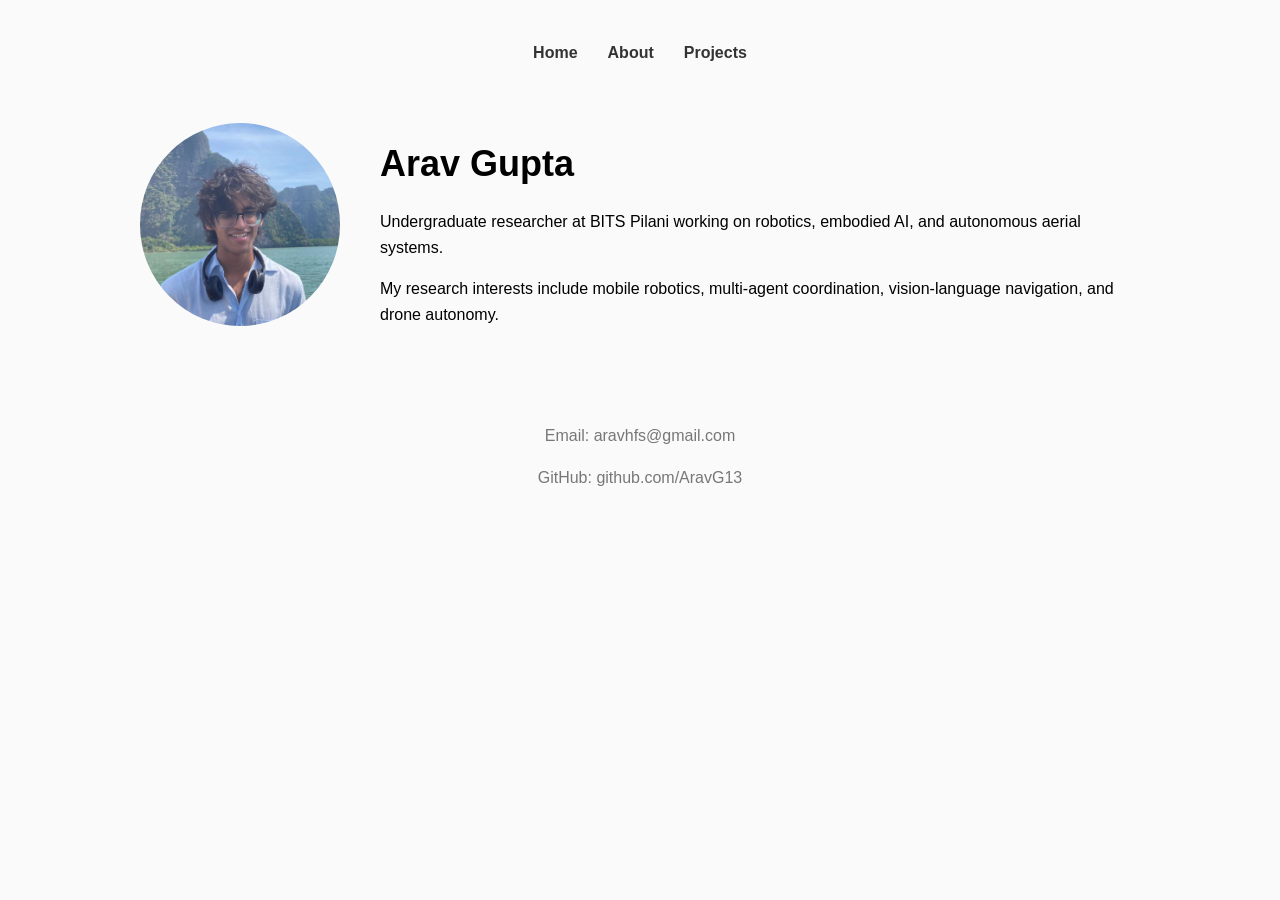
==== index.html @ b3b63796 "v0.6" ====
<!DOCTYPE html>
<html>

<head>
<title>Arav Gupta</title>
<link rel="stylesheet" href="style.css">
</head>

<body>

<nav>
<a href="index.html">Home</a>
<a href="about.html">About</a>
<a href="projects.html">Projects</a>
</nav>

<section class="intro">

<img src="assets/me.jpeg" class="profile">

<div>
<h1>Arav Gupta</h1>

<p>
Undergraduate researcher at BITS Pilani working on robotics, embodied AI,
and autonomous aerial systems.
</p>

<p>
My research interests include mobile robotics, multi-agent coordination,
vision-language navigation, and drone autonomy.
</p>

</div>

</section>



<footer>
<p>Email: aravhfs@gmail.com</p>
<p>GitHub: github.com/AravG13</p>
</footer>

</body>

</html>
---- style.css ----
body{
font-family: Arial, Helvetica, sans-serif;
max-width: 1000px;
margin:auto;
padding:40px;
line-height:1.6;
background:#fafafa;
}

nav{
display:flex;
justify-content:center;
gap:30px;
margin-bottom:40px;
}

nav a{
text-decoration:none;
font-weight:bold;
color:#333;
}

nav a:hover{
color:#0077cc;
}

.intro{
display:flex;
align-items:center;
gap:40px;
margin-bottom:50px;
}

.profile{
width:200px;
border-radius:50%;
}

h1{
font-size:36px;
margin-bottom:5px;
}

h2{
margin-top:50px;
border-bottom:2px solid #ddd;
padding-bottom:5px;
}

.projects-grid{
display:grid;
grid-template-columns:repeat(auto-fit,minmax(260px,1fr));
gap:25px;
margin-top:20px;
}

.project-card{
background:white;
border-radius:10px;
box-shadow:0 2px 6px rgba(0,0,0,0.1);
padding:15px;
transition:transform 0.2s;
}

.project-card:hover{
transform:translateY(-5px);
}

.project-card img{
width:100%;
height:160px;
object-fit:cover;
border-radius:8px;
margin-bottom:10px;
}

footer{
margin-top:80px;
text-align:center;
color:#777;
}
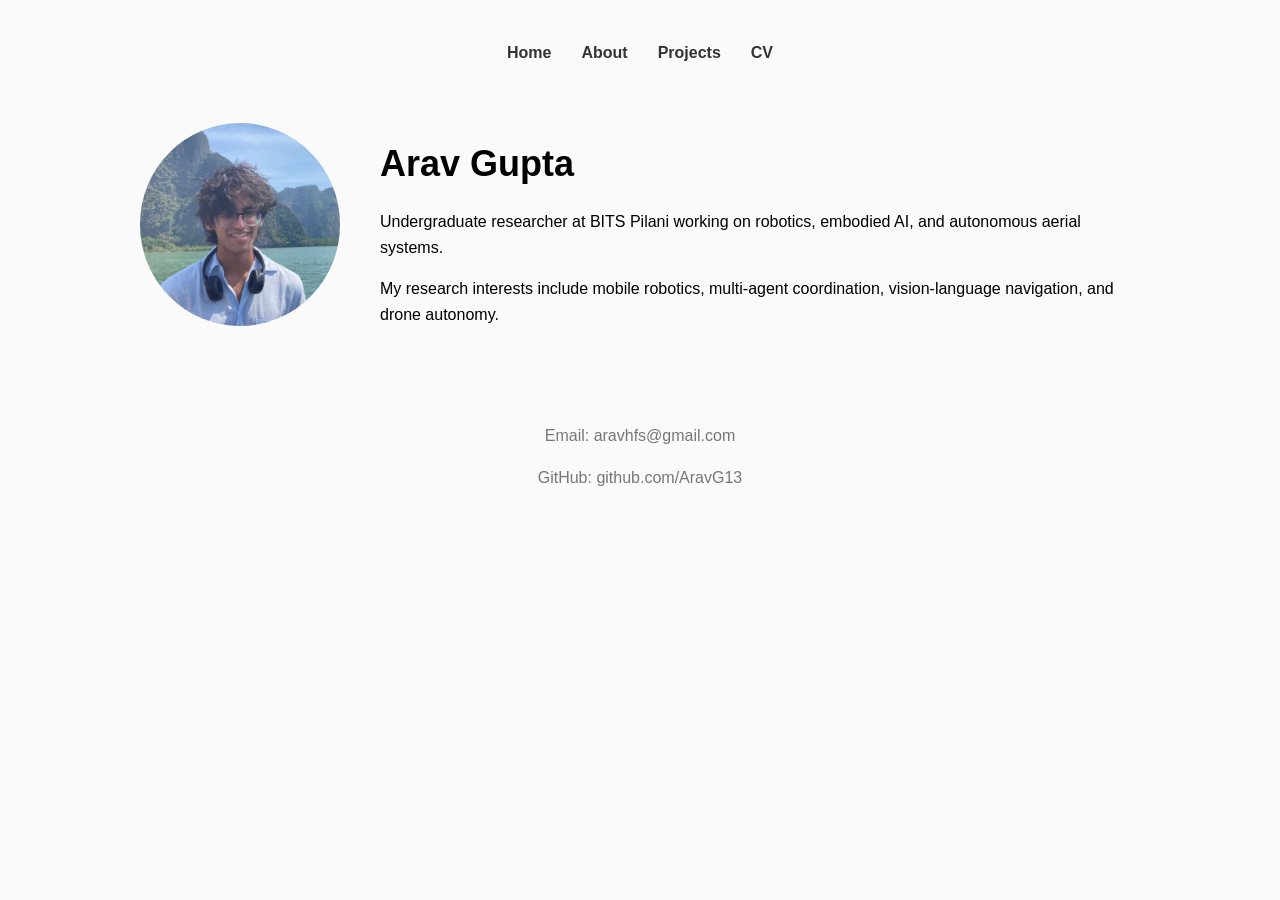
==== commit e13054ce: "v0.7" ====
--- a/index.html
+++ b/index.html
@@ -12,6 +12,7 @@
 <a href="index.html">Home</a>
 <a href="about.html">About</a>
 <a href="projects.html">Projects</a>
+<a href="cv.html">CV</a>
 </nav>
 
 <section class="intro">
--- a/style.css
+++ b/style.css
@@ -52,6 +52,7 @@
 grid-template-columns:repeat(auto-fit,minmax(260px,1fr));
 gap:25px;
 margin-top:20px;
+margin-bottom:40px;
 }
 
 .project-card{
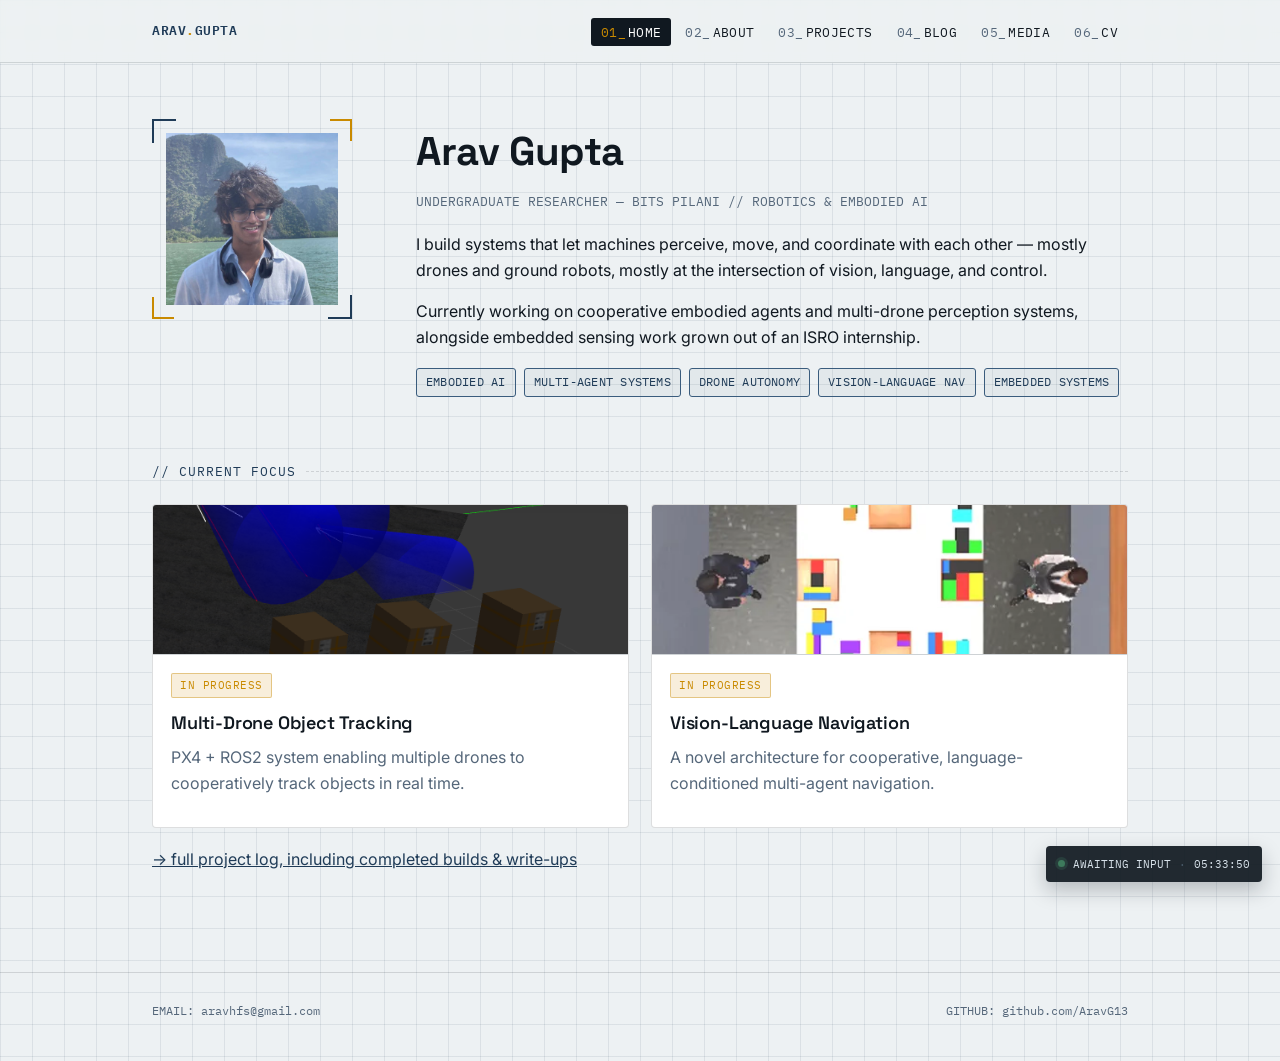
==== commit 1226d19b: "Redesign site: blueprint theme, blog, media, expanded projects" ====
--- a/index.html
+++ b/index.html
@@ -1,48 +1,96 @@
 <!DOCTYPE html>
-<html>
-
+<html lang="en">
 <head>
-<title>Arav Gupta</title>
+<meta charset="UTF-8">
+<meta name="viewport" content="width=device-width, initial-scale=1.0">
+<title>Arav Gupta — Robotics &amp; Embodied AI</title>
 <link rel="stylesheet" href="style.css">
 </head>
-
 <body>
 
-<nav>
-<a href="index.html">Home</a>
-<a href="about.html">About</a>
-<a href="projects.html">Projects</a>
-<a href="cv.html">CV</a>
+<header class="site-header">
+<nav class="nav">
+<a href="index.html" class="nav-brand">ARAV<span>.</span>GUPTA</a>
+<ul class="nav-links">
+<li><a href="index.html"><span class="idx">01_</span>HOME</a></li>
+<li><a href="about.html"><span class="idx">02_</span>ABOUT</a></li>
+<li><a href="projects.html"><span class="idx">03_</span>PROJECTS</a></li>
+<li><a href="blog.html"><span class="idx">04_</span>BLOG</a></li>
+<li><a href="media.html"><span class="idx">05_</span>MEDIA</a></li>
+<li><a href="cv.html"><span class="idx">06_</span>CV</a></li>
+</ul>
 </nav>
+</header>
+
+<main class="wrap">
 
 <section class="intro">
-
-<img src="assets/me.jpeg" class="profile">
+<div class="reticle">
+<span class="tick-tl"></span><span class="tick-br"></span>
+<img src="assets/me.jpeg" alt="Arav Gupta">
+</div>
 
 <div>
 <h1>Arav Gupta</h1>
+<p class="role-line">UNDERGRADUATE RESEARCHER — BITS PILANI // ROBOTICS &amp; EMBODIED AI</p>
 
 <p>
-Undergraduate researcher at BITS Pilani working on robotics, embodied AI,
-and autonomous aerial systems.
+I build systems that let machines perceive, move, and coordinate with
+each other — mostly drones and ground robots, mostly at the intersection
+of vision, language, and control.
 </p>
 
 <p>
-My research interests include mobile robotics, multi-agent coordination,
-vision-language navigation, and drone autonomy.
+Currently working on cooperative embodied agents and multi-drone
+perception systems, alongside embedded sensing work grown out of an
+ISRO internship.
 </p>
 
+<div class="tag-row">
+<span class="tag">EMBODIED AI</span>
+<span class="tag">MULTI-AGENT SYSTEMS</span>
+<span class="tag">DRONE AUTONOMY</span>
+<span class="tag">VISION-LANGUAGE NAV</span>
+<span class="tag">EMBEDDED SYSTEMS</span>
+</div>
+</div>
+</section>
+
+<section>
+<div class="eyebrow">// CURRENT FOCUS</div>
+<div class="projects-grid">
+
+<div class="project-card">
+<div class="project-visual"><img src="assets/drone.png" alt="Multi-drone tracking diagram"></div>
+<div class="project-body">
+<span class="status-badge active">In Progress</span>
+<h3>Multi-Drone Object Tracking</h3>
+<p class="muted">PX4 + ROS2 system enabling multiple drones to cooperatively track objects in real time.</p>
+</div>
 </div>
 
+<div class="project-card">
+<div class="project-visual"><img src="assets/coela.jpg" alt="Vision-language navigation research"></div>
+<div class="project-body">
+<span class="status-badge active">In Progress</span>
+<h3>Vision-Language Navigation</h3>
+<p class="muted">A novel architecture for cooperative, language-conditioned multi-agent navigation.</p>
+</div>
+</div>
+
+</div>
+<p style="margin-top:18px;"><a href="projects.html">→ full project log, including completed builds &amp; write-ups</a></p>
 </section>
 
-
+</main>
 
 <footer>
-<p>Email: aravhfs@gmail.com</p>
-<p>GitHub: github.com/AravG13</p>
+<div class="wrap">
+<p>EMAIL: aravhfs@gmail.com</p>
+<p>GITHUB: github.com/AravG13</p>
+</div>
 </footer>
 
+<script src="script.js"></script>
 </body>
-
-</html>+</html>
--- a/style.css
+++ b/style.css
@@ -1,82 +1,510 @@
+/* ============================================================
+   ARAV GUPTA — SITE STYLE
+   Design language: engineering notebook / blueprint schematic.
+   Grid paper, technical mono labels, reticle framing, telemetry HUD.
+   ============================================================ */
+
+@import url('https://fonts.googleapis.com/css2?family=Space+Grotesk:wght@400;500;600;700&family=Inter:wght@400;500;600&family=IBM+Plex+Mono:wght@400;500;600&display=swap');
+
+:root{
+  /* -- color tokens -- */
+  --ink:        #101820;   /* primary text, near-black navy */
+  --blueprint:  #1F3B57;   /* deep blueprint blue, primary accent */
+  --blueprint-2:#3A5C7D;   /* lighter blueprint, secondary accent */
+  --signal:     #C98A00;   /* amber signal / LED accent, used sparingly */
+  --paper:      #EDF1F3;   /* cool graph-paper background */
+  --paper-card: #FFFFFF;   /* card surface */
+  --grid-line:  rgba(31,59,87,0.09);
+  --hair-line:  rgba(16,24,32,0.14);
+  --muted:      #55677A;   /* steel gray secondary text */
+  --ok:         #3D7A5C;   /* status-online green, used only in HUD */
+
+  /* -- type -- */
+  --f-display: 'Space Grotesk', sans-serif;
+  --f-body:    'Inter', sans-serif;
+  --f-mono:    'IBM Plex Mono', monospace;
+}
+
+*{ box-sizing:border-box; }
+
+html{ scroll-behavior:smooth; }
+
 body{
-font-family: Arial, Helvetica, sans-serif;
-max-width: 1000px;
-margin:auto;
-padding:40px;
-line-height:1.6;
-background:#fafafa;
-}
-
-nav{
-display:flex;
-justify-content:center;
-gap:30px;
-margin-bottom:40px;
-}
-
-nav a{
-text-decoration:none;
-font-weight:bold;
-color:#333;
-}
-
-nav a:hover{
-color:#0077cc;
-}
+  margin:0;
+  font-family:var(--f-body);
+  color:var(--ink);
+  background:
+    linear-gradient(var(--grid-line) 1px, transparent 1px) 0 0/32px 32px,
+    linear-gradient(90deg, var(--grid-line) 1px, transparent 1px) 0 0/32px 32px,
+    var(--paper);
+  line-height:1.65;
+  font-size:16px;
+}
+
+.wrap{
+  max-width:1040px;
+  margin:0 auto;
+  padding:0 32px;
+}
+
+/* ---------------- header / nav ---------------- */
+
+.site-header{
+  border-bottom:1px solid var(--hair-line);
+  background:rgba(237,241,243,0.86);
+  backdrop-filter:blur(6px);
+  position:sticky;
+  top:0;
+  z-index:50;
+}
+
+.nav{
+  display:flex;
+  align-items:center;
+  justify-content:space-between;
+  gap:20px;
+  padding:18px 32px;
+  max-width:1040px;
+  margin:0 auto;
+}
+
+.nav-brand{
+  font-family:var(--f-mono);
+  font-size:13px;
+  letter-spacing:0.04em;
+  color:var(--blueprint);
+  text-decoration:none;
+  font-weight:600;
+}
+
+.nav-brand span{ color:var(--signal); }
+
+.nav-links{
+  display:flex;
+  gap:4px;
+  flex-wrap:wrap;
+  list-style:none;
+  margin:0;
+  padding:0;
+}
+
+.nav-links a{
+  font-family:var(--f-mono);
+  font-size:12.5px;
+  letter-spacing:0.03em;
+  text-decoration:none;
+  color:var(--ink);
+  padding:6px 10px;
+  border-radius:3px;
+  transition:background 0.15s, color 0.15s;
+  white-space:nowrap;
+}
+
+.nav-links a .idx{
+  color:var(--muted);
+  margin-right:2px;
+}
+
+.nav-links a:hover{
+  background:var(--blueprint);
+  color:#fff;
+}
+
+.nav-links a:hover .idx{ color:var(--signal); }
+
+.nav-links a.active{
+  background:var(--ink);
+  color:#fff;
+}
+.nav-links a.active .idx{ color:var(--signal); }
+
+/* ---------------- eyebrow / section labels ---------------- */
+
+.eyebrow{
+  font-family:var(--f-mono);
+  font-size:12.5px;
+  letter-spacing:0.08em;
+  color:var(--blueprint);
+  display:flex;
+  align-items:center;
+  gap:10px;
+  margin:0 0 10px;
+  text-transform:uppercase;
+}
+
+.eyebrow::after{
+  content:"";
+  flex:1;
+  height:0;
+  border-top:1px dashed var(--hair-line);
+}
+
+h1,h2,h3{
+  font-family:var(--f-display);
+  color:var(--ink);
+  margin:0 0 12px;
+  letter-spacing:-0.01em;
+}
+
+h1{ font-size:40px; font-weight:700; }
+h2{ font-size:24px; font-weight:600; }
+h3{ font-size:18px; font-weight:600; margin-bottom:6px; }
+
+a{ color:var(--blueprint); }
+a:hover{ color:var(--signal); }
+
+section{ margin:64px 0; }
+
+p{ margin:0 0 14px; color:var(--ink); }
+.muted{ color:var(--muted); }
+
+/* ---------------- hero / intro ---------------- */
 
 .intro{
-display:flex;
-align-items:center;
-gap:40px;
-margin-bottom:50px;
-}
-
-.profile{
-width:200px;
-border-radius:50%;
-}
-
-h1{
-font-size:36px;
-margin-bottom:5px;
-}
-
-h2{
-margin-top:50px;
-border-bottom:2px solid #ddd;
-padding-bottom:5px;
-}
+  display:grid;
+  grid-template-columns:220px 1fr;
+  gap:44px;
+  align-items:start;
+  margin:56px 0 48px;
+}
+
+.reticle{
+  position:relative;
+  width:200px;
+  height:200px;
+  padding:14px;
+}
+
+.reticle::before, .reticle::after,
+.reticle .tick-tl, .reticle .tick-br{ content:""; position:absolute; }
+
+.reticle::before{ /* top-left corner */
+  top:0; left:0; width:22px; height:22px;
+  border-top:2px solid var(--blueprint);
+  border-left:2px solid var(--blueprint);
+}
+.reticle::after{ /* bottom-right corner */
+  bottom:0; right:0; width:22px; height:22px;
+  border-bottom:2px solid var(--blueprint);
+  border-right:2px solid var(--blueprint);
+}
+.reticle .tick-tl{
+  top:0; right:0; width:22px; height:22px;
+  border-top:2px solid var(--signal);
+  border-right:2px solid var(--signal);
+}
+.reticle .tick-br{
+  bottom:0; left:0; width:22px; height:22px;
+  border-bottom:2px solid var(--signal);
+  border-left:2px solid var(--signal);
+}
+
+.reticle img{
+  width:100%; height:100%;
+  object-fit:cover;
+  filter:grayscale(15%);
+}
+
+.intro h1{ margin-bottom:6px; }
+.role-line{
+  font-family:var(--f-mono);
+  font-size:13px;
+  color:var(--muted);
+  margin-bottom:18px;
+}
+
+.tag-row{
+  display:flex;
+  flex-wrap:wrap;
+  gap:8px;
+  margin-top:18px;
+}
+
+.tag{
+  font-family:var(--f-mono);
+  font-size:11.5px;
+  letter-spacing:0.02em;
+  color:var(--blueprint);
+  border:1px solid var(--blueprint-2);
+  background:rgba(31,59,87,0.05);
+  padding:4px 9px;
+  border-radius:3px;
+}
+
+/* ---------------- project cards ---------------- */
 
 .projects-grid{
-display:grid;
-grid-template-columns:repeat(auto-fit,minmax(260px,1fr));
-gap:25px;
-margin-top:20px;
-margin-bottom:40px;
+  display:grid;
+  grid-template-columns:repeat(auto-fit,minmax(280px,1fr));
+  gap:22px;
+  margin-top:22px;
 }
 
 .project-card{
-background:white;
-border-radius:10px;
-box-shadow:0 2px 6px rgba(0,0,0,0.1);
-padding:15px;
-transition:transform 0.2s;
+  background:var(--paper-card);
+  border:1px solid var(--hair-line);
+  border-radius:4px;
+  padding:0;
+  overflow:hidden;
+  transition:transform 0.18s, box-shadow 0.18s;
+  display:flex;
+  flex-direction:column;
 }
 
 .project-card:hover{
-transform:translateY(-5px);
-}
-
-.project-card img{
-width:100%;
-height:160px;
-object-fit:cover;
-border-radius:8px;
-margin-bottom:10px;
-}
+  transform:translateY(-3px);
+  box-shadow:0 10px 24px rgba(16,24,32,0.10);
+}
+
+.project-visual{
+  height:150px;
+  background:var(--paper);
+  display:flex;
+  align-items:center;
+  justify-content:center;
+  border-bottom:1px solid var(--hair-line);
+  position:relative;
+}
+
+.project-visual img{
+  width:100%; height:100%; object-fit:cover;
+}
+
+.project-body{ padding:18px 18px 16px; flex:1; display:flex; flex-direction:column; }
+
+.status-badge{
+  font-family:var(--f-mono);
+  font-size:10.5px;
+  letter-spacing:0.05em;
+  text-transform:uppercase;
+  padding:3px 8px;
+  border-radius:2px;
+  align-self:flex-start;
+  margin-bottom:10px;
+}
+
+.status-badge.active{ background:rgba(201,138,0,0.14); color:var(--signal); border:1px solid rgba(201,138,0,0.4); }
+.status-badge.done{ background:rgba(61,122,92,0.12); color:var(--ok); border:1px solid rgba(61,122,92,0.35); }
+
+.stack-row{
+  display:flex;
+  flex-wrap:wrap;
+  gap:6px;
+  margin:10px 0 4px;
+}
+
+.stack-chip{
+  font-family:var(--f-mono);
+  font-size:10.5px;
+  color:var(--muted);
+  background:var(--paper);
+  border:1px solid var(--hair-line);
+  padding:2px 7px;
+  border-radius:2px;
+}
+
+details.impl{
+  margin-top:12px;
+  border-top:1px dashed var(--hair-line);
+  padding-top:10px;
+}
+
+details.impl summary{
+  font-family:var(--f-mono);
+  font-size:12px;
+  color:var(--blueprint);
+  cursor:pointer;
+  list-style:none;
+  user-select:none;
+}
+details.impl summary::-webkit-details-marker{ display:none; }
+details.impl summary::before{ content:"▸ "; color:var(--signal); }
+details.impl[open] summary::before{ content:"▾ "; }
+
+details.impl .impl-body{
+  font-size:14px;
+  color:var(--muted);
+  margin-top:8px;
+}
+
+.impl-body dl{ display:grid; grid-template-columns:auto 1fr; gap:4px 12px; font-size:13px; margin:8px 0 0; }
+.impl-body dt{ font-family:var(--f-mono); color:var(--ink); font-size:11.5px; }
+.impl-body dd{ margin:0; color:var(--muted); }
+
+.card-links{ margin-top:12px; display:flex; gap:14px; }
+.card-links a{
+  font-family:var(--f-mono);
+  font-size:12px;
+  text-decoration:none;
+}
+.card-links a:hover{ text-decoration:underline; }
+
+/* ---------------- placeholder / scaffold notices ---------------- */
+
+.scaffold-note{
+  font-family:var(--f-mono);
+  font-size:12.5px;
+  color:var(--signal);
+  background:rgba(201,138,0,0.08);
+  border:1px dashed rgba(201,138,0,0.4);
+  border-radius:4px;
+  padding:12px 16px;
+  margin:18px 0 28px;
+}
+
+.scaffold-note strong{ color:var(--ink); }
+
+/* ---------------- blog ---------------- */
+
+.post-list{ margin-top:20px; }
+
+.post-row{
+  display:grid;
+  grid-template-columns:110px 1fr;
+  gap:20px;
+  padding:18px 0;
+  border-bottom:1px solid var(--hair-line);
+}
+
+.post-date{
+  font-family:var(--f-mono);
+  font-size:12px;
+  color:var(--muted);
+  padding-top:3px;
+}
+
+.post-row h3{ margin-bottom:6px; }
+.post-row h3 a{ text-decoration:none; color:var(--ink); }
+.post-row h3 a:hover{ color:var(--blueprint); }
+
+.post-tags{ display:flex; gap:6px; margin-top:8px; }
+
+article.post{
+  max-width:720px;
+}
+article.post .post-meta{
+  font-family:var(--f-mono);
+  font-size:12px;
+  color:var(--muted);
+  margin-bottom:6px;
+}
+article.post h1{ margin-bottom:8px; }
+article.post p{ font-size:16px; }
+
+/* ---------------- media log ---------------- */
+
+.log-table{
+  width:100%;
+  border-collapse:collapse;
+  margin-top:20px;
+  font-size:14.5px;
+}
+
+.log-table th{
+  font-family:var(--f-mono);
+  font-size:11px;
+  letter-spacing:0.05em;
+  text-transform:uppercase;
+  color:var(--muted);
+  text-align:left;
+  border-bottom:2px solid var(--hair-line);
+  padding:8px 10px;
+}
+
+.log-table td{
+  padding:12px 10px;
+  border-bottom:1px solid var(--hair-line);
+  vertical-align:top;
+}
+
+.log-type{
+  font-family:var(--f-mono);
+  font-size:11px;
+  color:var(--blueprint);
+}
+
+.rating{ font-family:var(--f-mono); color:var(--signal); white-space:nowrap; }
+
+.log-status{
+  font-family:var(--f-mono);
+  font-size:11px;
+  color:var(--muted);
+}
+
+/* ---------------- cv ---------------- */
+
+.cv-block{ margin-bottom:34px; }
+.cv-block ul{ padding-left:20px; }
+.cv-block li{ margin-bottom:8px; }
+
+/* ---------------- footer ---------------- */
 
 footer{
-margin-top:80px;
-text-align:center;
-color:#777;
-}+  margin-top:100px;
+  border-top:1px solid var(--hair-line);
+  padding:28px 0 40px;
+}
+
+footer .wrap{
+  display:flex;
+  justify-content:space-between;
+  align-items:center;
+  flex-wrap:wrap;
+  gap:12px;
+}
+
+footer p{ margin:0; font-family:var(--f-mono); font-size:12px; color:var(--muted); }
+
+/* ---------------- telemetry HUD ---------------- */
+
+.hud{
+  position:fixed;
+  bottom:18px;
+  right:18px;
+  z-index:60;
+  font-family:var(--f-mono);
+  font-size:11px;
+  background:rgba(16,24,32,0.92);
+  color:#D8E2EA;
+  border-radius:4px;
+  padding:9px 12px;
+  display:flex;
+  align-items:center;
+  gap:8px;
+  box-shadow:0 8px 20px rgba(16,24,32,0.25);
+  pointer-events:none;
+}
+
+.hud .dot{
+  width:7px; height:7px; border-radius:50%;
+  background:var(--ok);
+  box-shadow:0 0 0 3px rgba(61,122,92,0.25);
+}
+
+.hud .sep{ color:#4A5A68; }
+
+@media (prefers-reduced-motion: no-preference){
+  .hud .dot{ animation:pulse 2.2s infinite; }
+}
+
+@keyframes pulse{
+  0%,100%{ opacity:1; }
+  50%{ opacity:0.4; }
+}
+
+/* ---------------- responsive ---------------- */
+
+@media (max-width:640px){
+  .intro{ grid-template-columns:1fr; }
+  .reticle{ width:160px; height:160px; }
+  .nav{ padding:14px 20px; }
+  .wrap{ padding:0 20px; }
+  h1{ font-size:32px; }
+  .post-row{ grid-template-columns:1fr; gap:6px; }
+  .hud{ left:12px; right:12px; bottom:12px; justify-content:center; }
+  .log-table{ font-size:13px; }
+  .log-table thead{ display:none; }
+  .log-table, .log-table tbody, .log-table tr, .log-table td{ display:block; width:100%; }
+  .log-table tr{ border-bottom:1px solid var(--hair-line); padding:10px 0; }
+  .log-table td{ border:none; padding:2px 0; }
+}
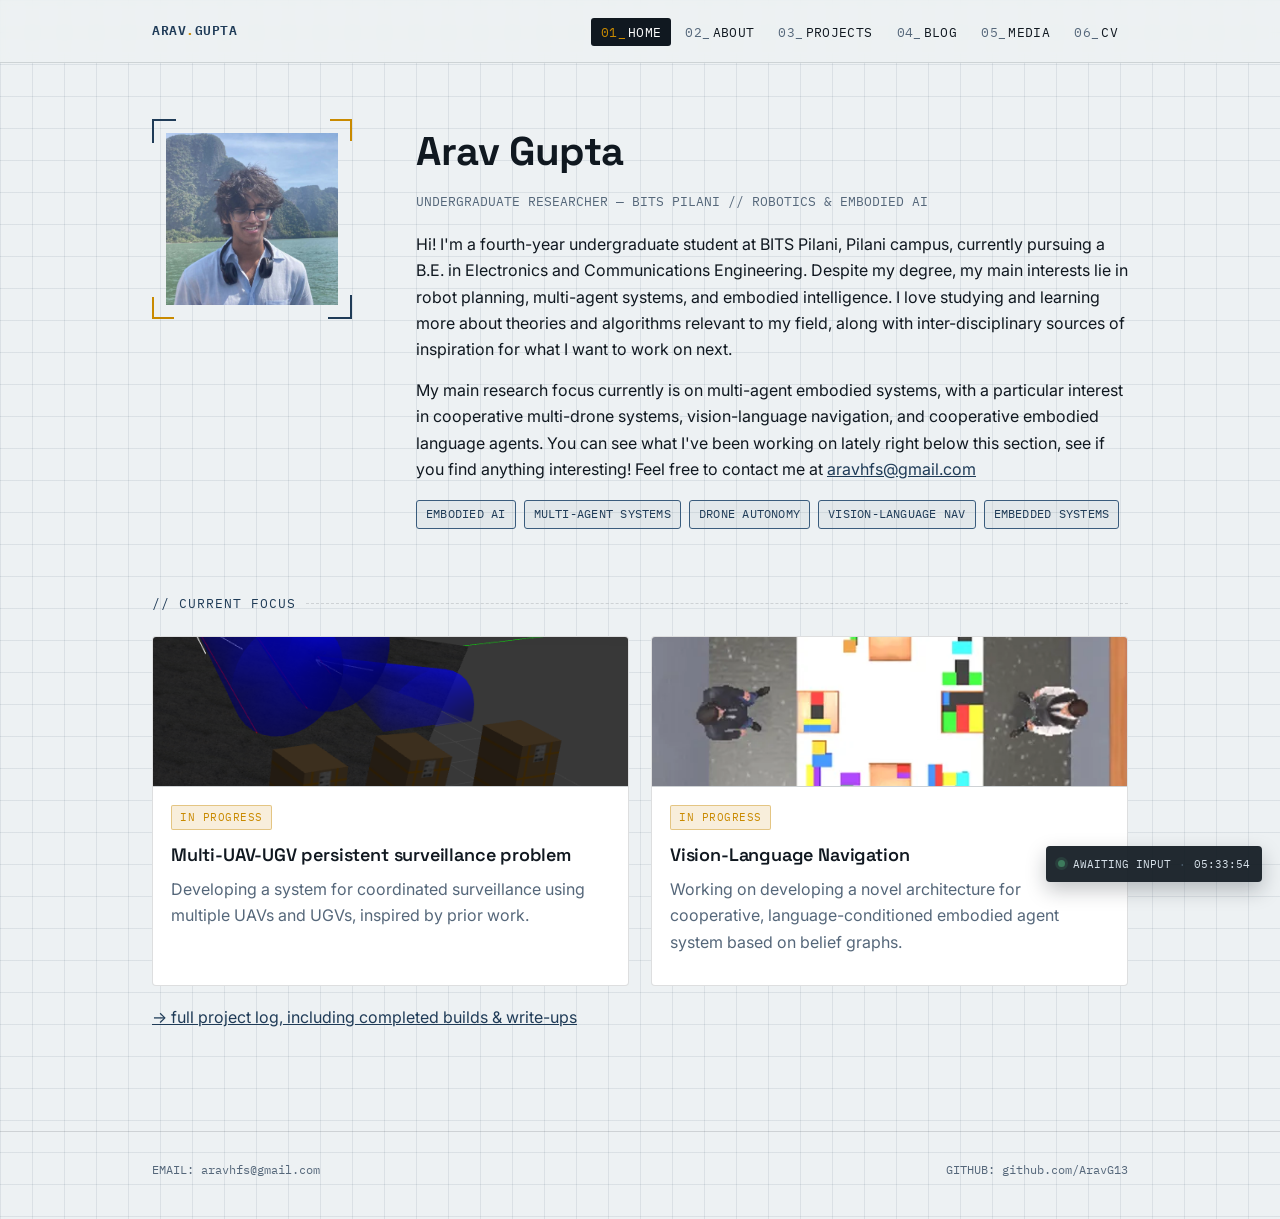
==== commit 580ddbca: "index_update" ====
--- a/index.html
+++ b/index.html
@@ -35,15 +35,16 @@
 <p class="role-line">UNDERGRADUATE RESEARCHER — BITS PILANI // ROBOTICS &amp; EMBODIED AI</p>
 
 <p>
-I build systems that let machines perceive, move, and coordinate with
-each other — mostly drones and ground robots, mostly at the intersection
-of vision, language, and control.
+    Hi! I'm a fourth-year undergraduate student at BITS Pilani, Pilani campus, currently pursuing a B.E. in Electronics and Communications Engineering. 
+    Despite my degree, my main interests lie in robot planning, multi-agent systems, and embodied intelligence. I love 
+    studying and learning more about theories and algorithms relevant to my field, along with inter-disciplinary sources 
+    of inspiration for what I want to work on next.
 </p>
 
 <p>
-Currently working on cooperative embodied agents and multi-drone
-perception systems, alongside embedded sensing work grown out of an
-ISRO internship.
+    My main research focus currently is on multi-agent embodied systems, with a particular interest in cooperative multi-drone systems, vision-language navigation, 
+    and cooperative embodied language agents. You can see what I've been working on lately right below this section, see if you find anything interesting! Feel free to contact me at 
+<a href="mailto:aravhfs@gmail.com">aravhfs@gmail.com</a>
 </p>
 
 <div class="tag-row">
@@ -64,17 +65,17 @@
 <div class="project-visual"><img src="assets/drone.png" alt="Multi-drone tracking diagram"></div>
 <div class="project-body">
 <span class="status-badge active">In Progress</span>
-<h3>Multi-Drone Object Tracking</h3>
-<p class="muted">PX4 + ROS2 system enabling multiple drones to cooperatively track objects in real time.</p>
+<h3>Multi-UAV-UGV persistent surveillance problem</h3>
+<p class="muted">Developing a system for coordinated surveillance using multiple UAVs and UGVs, inspired by prior work.</p>
 </div>
 </div>
 
 <div class="project-card">
-<div class="project-visual"><img src="assets/coela.jpg" alt="Vision-language navigation research"></div>
+<div class="project-visual"><img src="assets/coela.jpg" alt="Cooperative Embodied Language Agents"></div>
 <div class="project-body">
 <span class="status-badge active">In Progress</span>
 <h3>Vision-Language Navigation</h3>
-<p class="muted">A novel architecture for cooperative, language-conditioned multi-agent navigation.</p>
+<p class="muted">Working on developing a novel architecture for cooperative, language-conditioned embodied agent system based on belief graphs.</p>
 </div>
 </div>
 
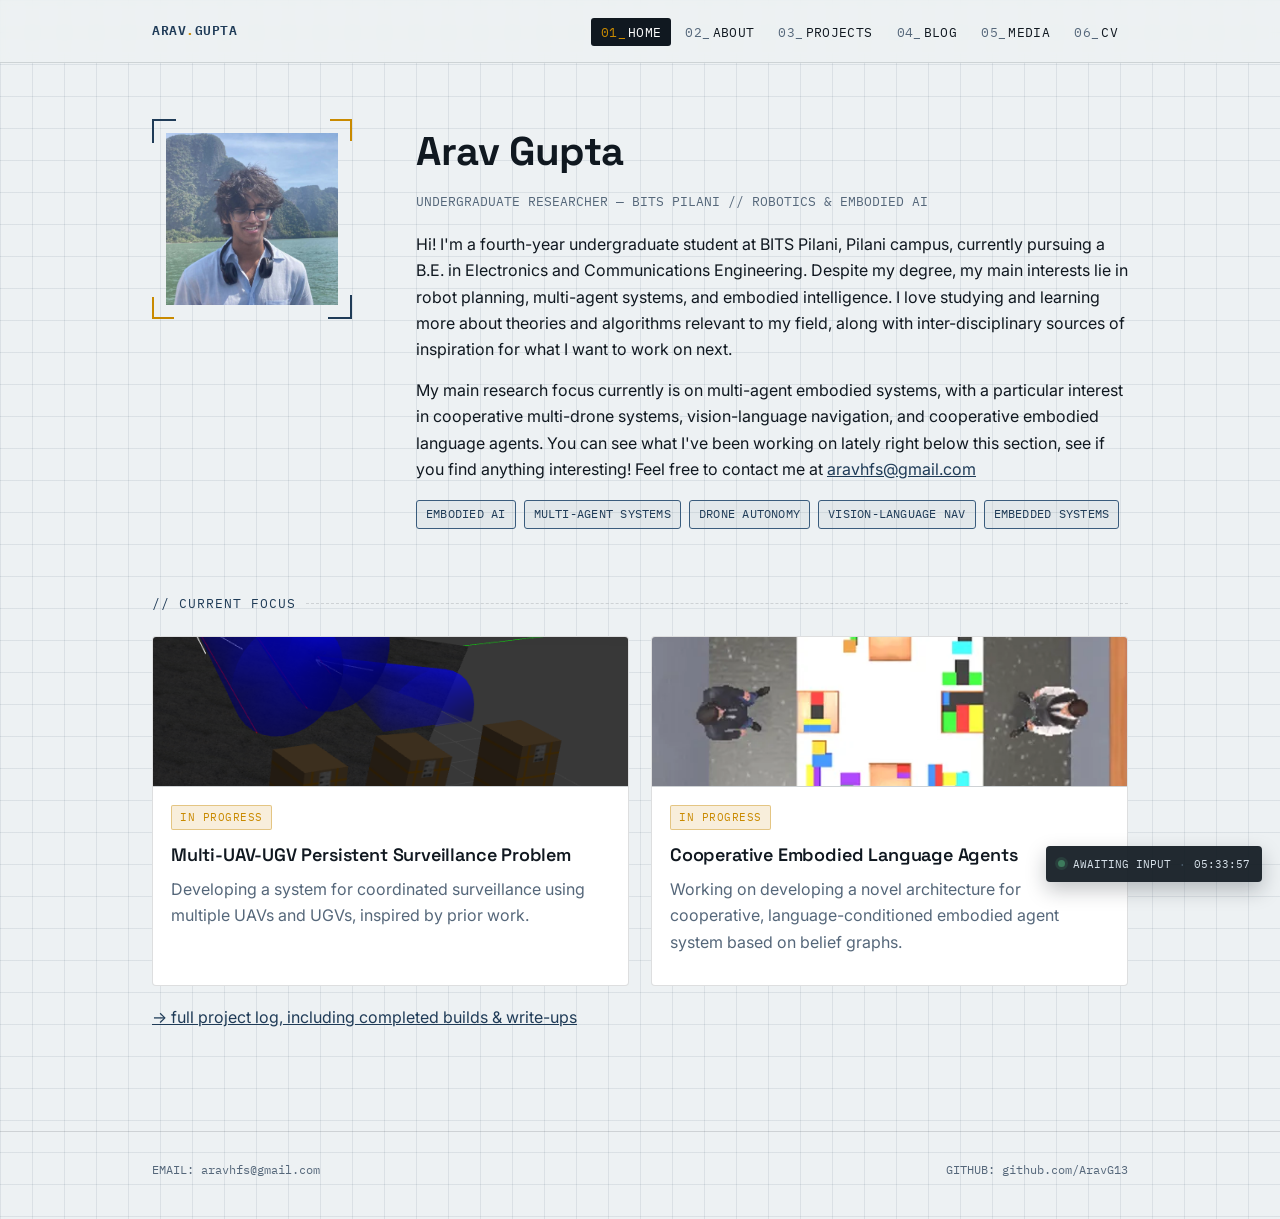
==== commit 72d7adf6: "index_update_2" ====
--- a/index.html
+++ b/index.html
@@ -65,7 +65,7 @@
 <div class="project-visual"><img src="assets/drone.png" alt="Multi-drone tracking diagram"></div>
 <div class="project-body">
 <span class="status-badge active">In Progress</span>
-<h3>Multi-UAV-UGV persistent surveillance problem</h3>
+<h3>Multi-UAV-UGV Persistent Surveillance Problem</h3>
 <p class="muted">Developing a system for coordinated surveillance using multiple UAVs and UGVs, inspired by prior work.</p>
 </div>
 </div>
@@ -74,7 +74,7 @@
 <div class="project-visual"><img src="assets/coela.jpg" alt="Cooperative Embodied Language Agents"></div>
 <div class="project-body">
 <span class="status-badge active">In Progress</span>
-<h3>Vision-Language Navigation</h3>
+<h3>Cooperative Embodied Language Agents</h3>
 <p class="muted">Working on developing a novel architecture for cooperative, language-conditioned embodied agent system based on belief graphs.</p>
 </div>
 </div>
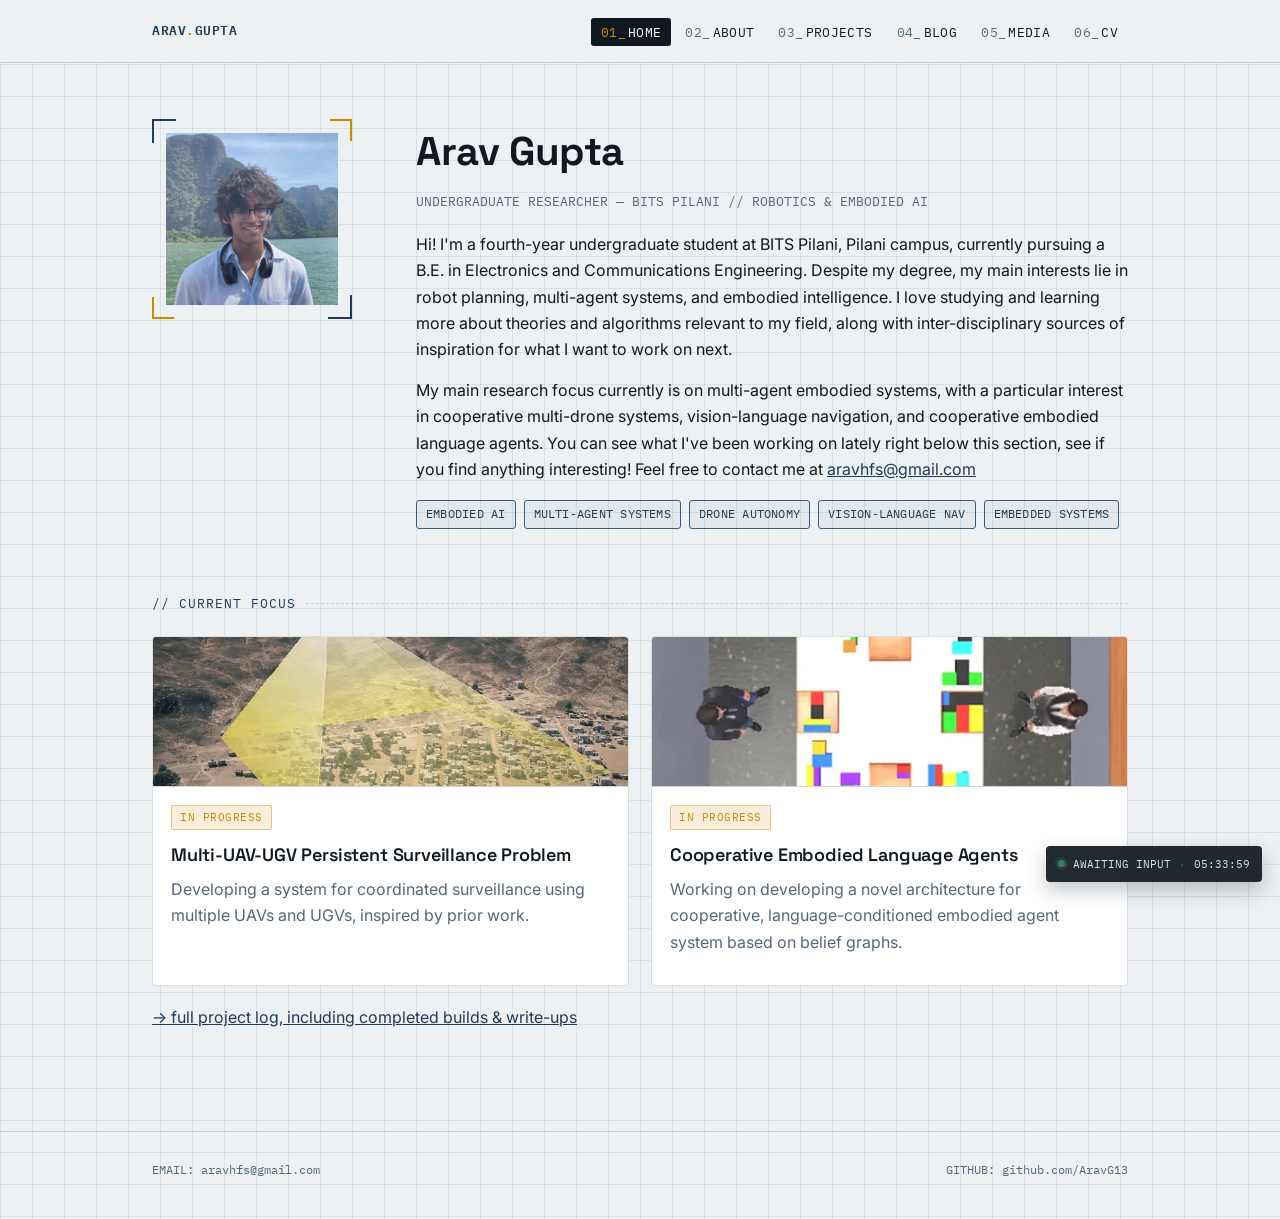
==== commit 684cf9a1: "home_v3" ====
--- a/index.html
+++ b/index.html
@@ -62,7 +62,7 @@
 <div class="projects-grid">
 
 <div class="project-card">
-<div class="project-visual"><img src="assets/drone.png" alt="Multi-drone tracking diagram"></div>
+<div class="project-visual"><img src="assets/ecucps.jpeg" alt="Multi-drone tracking diagram"></div>
 <div class="project-body">
 <span class="status-badge active">In Progress</span>
 <h3>Multi-UAV-UGV Persistent Surveillance Problem</h3>
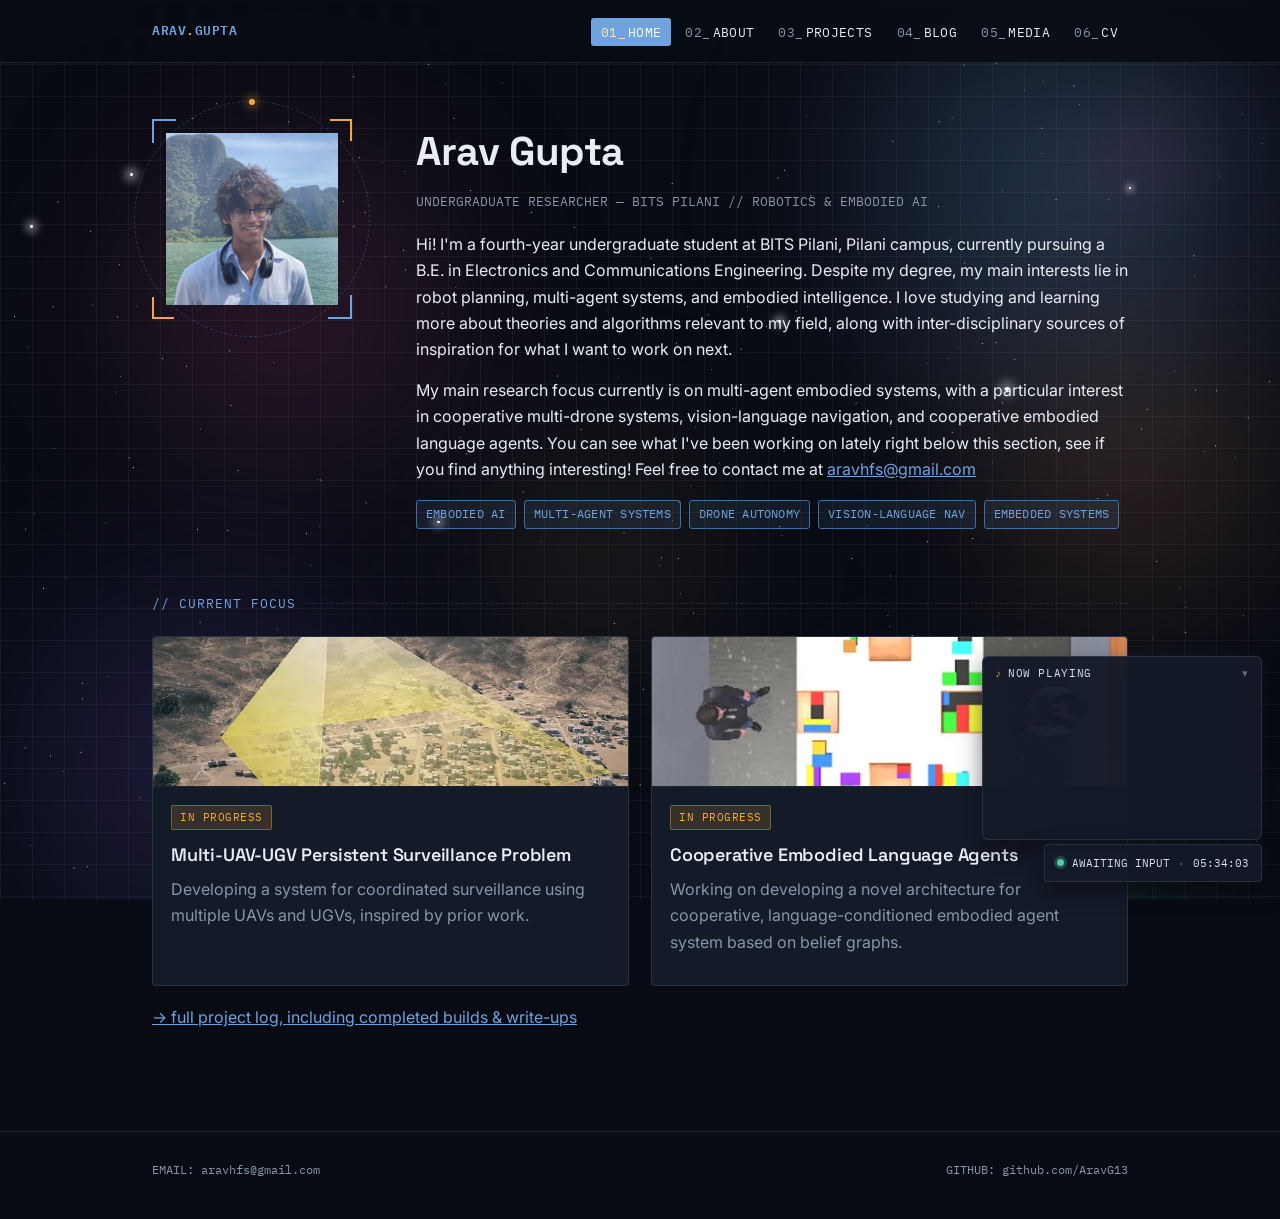
==== commit 7c4b97d1: "sitehaul_v1" ====
--- a/index.html
+++ b/index.html
@@ -26,6 +26,7 @@
 
 <section class="intro">
 <div class="reticle">
+<span class="orbit" aria-hidden="true"></span>
 <span class="tick-tl"></span><span class="tick-br"></span>
 <img src="assets/me.jpeg" alt="Arav Gupta">
 </div>
--- a/style.css
+++ b/style.css
@@ -1,23 +1,25 @@
 /* ============================================================
    ARAV GUPTA — SITE STYLE
-   Design language: engineering notebook / blueprint schematic.
-   Grid paper, technical mono labels, reticle framing, telemetry HUD.
+   Design language: engineering notebook / blueprint schematic,
+   reworked into a night-sky mission-control palette — dark field,
+   faint star-chart grid, soft nebula glow, technical mono labels,
+   reticle framing, telemetry HUD.
    ============================================================ */
 
 @import url('https://fonts.googleapis.com/css2?family=Space+Grotesk:wght@400;500;600;700&family=Inter:wght@400;500;600&family=IBM+Plex+Mono:wght@400;500;600&display=swap');
 
 :root{
   /* -- color tokens -- */
-  --ink:        #101820;   /* primary text, near-black navy */
-  --blueprint:  #1F3B57;   /* deep blueprint blue, primary accent */
-  --blueprint-2:#3A5C7D;   /* lighter blueprint, secondary accent */
-  --signal:     #C98A00;   /* amber signal / LED accent, used sparingly */
-  --paper:      #EDF1F3;   /* cool graph-paper background */
-  --paper-card: #FFFFFF;   /* card surface */
-  --grid-line:  rgba(31,59,87,0.09);
-  --hair-line:  rgba(16,24,32,0.14);
-  --muted:      #55677A;   /* steel gray secondary text */
-  --ok:         #3D7A5C;   /* status-online green, used only in HUD */
+  --ink:        #E8EDF5;   /* primary text, near-white cool tint */
+  --blueprint:  #6FA3E0;   /* starlight blue, primary accent */
+  --blueprint-2:#3E6FA0;   /* deeper blue, secondary accent/borders */
+  --signal:     #F2A93B;   /* amber signal / console-light accent */
+  --paper:      #080B13;   /* deep space background */
+  --paper-card: #131A28;   /* card / panel surface */
+  --grid-line:  rgba(255,255,255,0.045);
+  --hair-line:  rgba(255,255,255,0.10);
+  --muted:      #8896AA;   /* soft steel-blue secondary text */
+  --ok:         #57C9A0;   /* status-online teal */
 
   /* -- type -- */
   --f-display: 'Space Grotesk', sans-serif;
@@ -37,6 +39,7 @@
     linear-gradient(var(--grid-line) 1px, transparent 1px) 0 0/32px 32px,
     linear-gradient(90deg, var(--grid-line) 1px, transparent 1px) 0 0/32px 32px,
     var(--paper);
+  background-attachment:fixed;
   line-height:1.65;
   font-size:16px;
 }
@@ -51,7 +54,7 @@
 
 .site-header{
   border-bottom:1px solid var(--hair-line);
-  background:rgba(237,241,243,0.86);
+  background:rgba(8,11,19,0.82);
   backdrop-filter:blur(6px);
   position:sticky;
   top:0;
@@ -113,10 +116,10 @@
 .nav-links a:hover .idx{ color:var(--signal); }
 
 .nav-links a.active{
-  background:var(--ink);
+  background:var(--blueprint);
   color:#fff;
 }
-.nav-links a.active .idx{ color:var(--signal); }
+.nav-links a.active .idx{ color:#FFE1AE; }
 
 /* ---------------- eyebrow / section labels ---------------- */
 
@@ -175,6 +178,33 @@
   padding:14px;
 }
 
+.reticle .orbit{
+  position:absolute;
+  inset:-18px;
+  border:1px dashed rgba(111,163,224,0.28);
+  border-radius:50%;
+  pointer-events:none;
+}
+
+.reticle .orbit::before{
+  content:"";
+  position:absolute;
+  top:-3px;
+  left:50%;
+  width:6px;
+  height:6px;
+  margin-left:-3px;
+  border-radius:50%;
+  background:var(--signal);
+  box-shadow:0 0 10px 2px rgba(242,169,59,0.55);
+}
+
+@media (prefers-reduced-motion: no-preference){
+  .reticle .orbit{ animation:orbit-spin 26s linear infinite; }
+}
+
+@keyframes orbit-spin{ to{ transform:rotate(360deg); } }
+
 .reticle::before, .reticle::after,
 .reticle .tick-tl, .reticle .tick-br{ content:""; position:absolute; }
 
@@ -226,7 +256,7 @@
   letter-spacing:0.02em;
   color:var(--blueprint);
   border:1px solid var(--blueprint-2);
-  background:rgba(31,59,87,0.05);
+  background:rgba(111,163,224,0.10);
   padding:4px 9px;
   border-radius:3px;
 }
@@ -253,7 +283,7 @@
 
 .project-card:hover{
   transform:translateY(-3px);
-  box-shadow:0 10px 24px rgba(16,24,32,0.10);
+  box-shadow:0 10px 28px rgba(0,0,0,0.45), 0 0 0 1px rgba(111,163,224,0.18);
 }
 
 .project-visual{
@@ -283,8 +313,8 @@
   margin-bottom:10px;
 }
 
-.status-badge.active{ background:rgba(201,138,0,0.14); color:var(--signal); border:1px solid rgba(201,138,0,0.4); }
-.status-badge.done{ background:rgba(61,122,92,0.12); color:var(--ok); border:1px solid rgba(61,122,92,0.35); }
+.status-badge.active{ background:rgba(242,169,59,0.16); color:var(--signal); border:1px solid rgba(242,169,59,0.4); }
+.status-badge.done{ background:rgba(87,201,160,0.14); color:var(--ok); border:1px solid rgba(87,201,160,0.35); }
 
 .stack-row{
   display:flex;
@@ -345,14 +375,90 @@
   font-family:var(--f-mono);
   font-size:12.5px;
   color:var(--signal);
-  background:rgba(201,138,0,0.08);
-  border:1px dashed rgba(201,138,0,0.4);
+  background:rgba(242,169,59,0.10);
+  border:1px dashed rgba(242,169,59,0.4);
   border-radius:4px;
   padding:12px 16px;
   margin:18px 0 28px;
 }
 
 .scaffold-note strong{ color:var(--ink); }
+
+/* ---------------- blog: split scrollable layout ---------------- */
+
+.blog-split{
+  display:grid;
+  grid-template-columns:300px 1fr;
+  gap:36px;
+  align-items:start;
+  margin-top:28px;
+}
+
+.blog-col{
+  max-height:calc(100vh - 230px);
+  min-height:360px;
+  overflow-y:auto;
+  padding-right:10px;
+}
+
+.blog-col::-webkit-scrollbar{ width:6px; }
+.blog-col::-webkit-scrollbar-track{ background:transparent; }
+.blog-col::-webkit-scrollbar-thumb{ background:var(--hair-line); border-radius:3px; }
+
+.col-heading{
+  font-family:var(--f-mono);
+  font-size:11px;
+  letter-spacing:0.06em;
+  color:var(--muted);
+  text-transform:uppercase;
+  margin:0 0 16px;
+  position:sticky;
+  top:0;
+  background:var(--paper);
+  padding-bottom:4px;
+}
+
+/* polaroid photo cards */
+
+.polaroid{
+  background:#fff;
+  padding:10px 10px 22px;
+  margin:0 auto 30px;
+  max-width:250px;
+  box-shadow:0 12px 30px rgba(0,0,0,0.55), 0 0 22px rgba(111,163,224,0.10);
+  border:1px solid rgba(255,255,255,0.06);
+  transform:rotate(var(--tilt,-1.4deg));
+  transition:transform 0.2s ease;
+}
+
+.polaroid:hover{ transform:rotate(0deg) scale(1.02); }
+
+.polaroid:nth-child(3n+2){ --tilt:1.6deg; }
+.polaroid:nth-child(3n){ --tilt:-0.6deg; }
+
+.polaroid img{
+  width:100%;
+  aspect-ratio:1/1;
+  object-fit:cover;
+  display:block;
+  filter:grayscale(8%) contrast(1.02);
+  background:var(--paper);
+}
+
+.polaroid-caption{
+  font-family:var(--f-mono);
+  font-size:11.5px;
+  color:var(--ink);
+  text-align:center;
+  padding-top:12px;
+  letter-spacing:0.01em;
+}
+
+@media (max-width:900px){
+  .blog-split{ grid-template-columns:1fr; }
+  .blog-col{ max-height:none; overflow-y:visible; padding-right:0; }
+  .col-heading{ position:static; }
+}
 
 /* ---------------- blog ---------------- */
 
@@ -393,6 +499,109 @@
 
 /* ---------------- media log ---------------- */
 
+.media-toolbar{
+  display:flex;
+  gap:8px;
+  margin:24px 0 4px;
+  flex-wrap:wrap;
+}
+
+.media-filter{
+  font-family:var(--f-mono);
+  font-size:11.5px;
+  letter-spacing:0.03em;
+  text-transform:uppercase;
+  color:var(--blueprint);
+  background:var(--paper-card);
+  border:1px solid var(--hair-line);
+  padding:6px 13px;
+  border-radius:3px;
+  cursor:pointer;
+}
+
+.media-filter:hover{ border-color:var(--blueprint-2); }
+.media-filter.active{ background:var(--blueprint); color:#fff; border-color:var(--blueprint); }
+
+.media-grid{
+  display:grid;
+  grid-template-columns:repeat(auto-fill,minmax(190px,1fr));
+  gap:22px;
+  margin-top:22px;
+}
+
+.media-card{
+  background:var(--paper-card);
+  border:1px solid var(--hair-line);
+  border-top:3px solid var(--accent, var(--blueprint));
+  border-radius:4px;
+  overflow:hidden;
+  display:flex;
+  flex-direction:column;
+  transition:transform 0.18s, box-shadow 0.18s;
+}
+
+.media-card:hover{ transform:translateY(-3px); box-shadow:0 10px 26px rgba(0,0,0,0.5), 0 0 0 1px rgba(255,255,255,0.06); }
+
+.media-card[data-type="music"]{ --accent:var(--signal); }
+.media-card[data-type="book"]{ --accent:var(--blueprint); }
+.media-card[data-type="film"]{ --accent:var(--ok); }
+
+.media-card.is-hidden{ display:none; }
+
+.media-cover{
+  width:100%;
+  aspect-ratio:1/1;
+  background:var(--paper);
+  overflow:hidden;
+}
+
+.media-card[data-type="book"] .media-cover,
+.media-card[data-type="film"] .media-cover{ aspect-ratio:2/3; }
+
+.media-cover img{ width:100%; height:100%; object-fit:cover; display:block; }
+
+.media-body{ padding:12px 14px 14px; display:flex; flex-direction:column; gap:5px; flex:1; }
+
+.media-type-badge{
+  font-family:var(--f-mono);
+  font-size:10px;
+  letter-spacing:0.06em;
+  text-transform:uppercase;
+  color:var(--accent);
+}
+
+.media-title{ font-family:var(--f-display); font-size:15px; font-weight:600; margin:0; line-height:1.28; }
+.media-sub{ font-size:12.5px; color:var(--muted); margin:0; }
+
+.media-meta-row{
+  display:flex;
+  justify-content:space-between;
+  align-items:center;
+  margin-top:4px;
+  font-family:var(--f-mono);
+  font-size:11px;
+  color:var(--muted);
+}
+
+.media-rating{ color:var(--signal); letter-spacing:1px; }
+
+.media-link{
+  margin-top:8px;
+  display:inline-flex;
+  align-items:center;
+  gap:5px;
+  align-self:flex-start;
+  font-family:var(--f-mono);
+  font-size:11.5px;
+  text-decoration:none;
+  color:var(--accent);
+  border:1px solid var(--accent);
+  padding:5px 10px;
+  border-radius:3px;
+}
+
+.media-link:hover{ background:var(--accent); color:#fff; }
+
 .log-table{
   width:100%;
   border-collapse:collapse;
@@ -464,24 +673,25 @@
   z-index:60;
   font-family:var(--f-mono);
   font-size:11px;
-  background:rgba(16,24,32,0.92);
+  background:rgba(19,26,40,0.94);
   color:#D8E2EA;
+  border:1px solid var(--hair-line);
   border-radius:4px;
   padding:9px 12px;
   display:flex;
   align-items:center;
   gap:8px;
-  box-shadow:0 8px 20px rgba(16,24,32,0.25);
+  box-shadow:0 8px 22px rgba(0,0,0,0.5), 0 0 16px rgba(111,163,224,0.08);
   pointer-events:none;
 }
 
 .hud .dot{
   width:7px; height:7px; border-radius:50%;
   background:var(--ok);
-  box-shadow:0 0 0 3px rgba(61,122,92,0.25);
-}
-
-.hud .sep{ color:#4A5A68; }
+  box-shadow:0 0 0 3px rgba(87,201,160,0.25);
+}
+
+.hud .sep{ color:#5C6E85; }
 
 @media (prefers-reduced-motion: no-preference){
   .hud .dot{ animation:pulse 2.2s infinite; }
@@ -490,6 +700,117 @@
 @keyframes pulse{
   0%,100%{ opacity:1; }
   50%{ opacity:0.4; }
+}
+
+/* ---------------- now playing (floating, stacks above HUD) ---------------- */
+
+.now-playing-hud{
+  position:fixed;
+  bottom:60px;
+  right:18px;
+  z-index:59;
+  width:280px;
+  background:rgba(19,26,40,0.96);
+  border:1px solid var(--hair-line);
+  border-radius:6px;
+  box-shadow:0 8px 22px rgba(0,0,0,0.5), 0 0 16px rgba(111,163,224,0.08);
+  overflow:hidden;
+}
+
+.now-playing-hud .np-label{
+  width:100%;
+  display:flex;
+  align-items:center;
+  gap:6px;
+  font-family:var(--f-mono);
+  font-size:10.5px;
+  letter-spacing:0.06em;
+  color:#D8E2EA;
+  background:none;
+  border:none;
+  padding:9px 12px;
+  cursor:pointer;
+  text-align:left;
+}
+
+.now-playing-hud .signal-dot{ color:var(--signal); }
+.now-playing-hud .np-toggle{ margin-left:auto; color:#5C6E85; transition:transform 0.15s; }
+.now-playing-hud.collapsed .np-toggle{ transform:rotate(-90deg); }
+
+.now-playing-hud .np-frame-wrap{
+  max-height:170px;
+  overflow:hidden;
+  transition:max-height 0.2s ease;
+}
+
+.now-playing-hud.collapsed .np-frame-wrap{ max-height:0; }
+
+.now-playing-hud iframe{ display:block; border-radius:0 0 6px 6px; }
+
+/* ---------------- nebula field ---------------- */
+
+.nebula-field{
+  position:fixed;
+  inset:0;
+  z-index:-3;
+  overflow:hidden;
+  pointer-events:none;
+}
+
+.nebula-blob{
+  position:absolute;
+  border-radius:50%;
+  filter:blur(70px);
+  mix-blend-mode:screen;
+}
+
+.nebula-galaxy{
+  position:absolute;
+  border-radius:50%;
+  filter:blur(40px);
+  mix-blend-mode:screen;
+}
+
+/* ---------------- starfield ---------------- */
+
+.starfield{
+  position:fixed;
+  inset:0;
+  z-index:-1;
+  overflow:hidden;
+  pointer-events:none;
+}
+
+.star-layer{
+  position:absolute;
+  top:0;
+  left:0;
+  width:1px;
+  height:1px;
+  border-radius:50%;
+  background:transparent;
+}
+
+.star-hero{
+  position:absolute;
+  border-radius:50%;
+  background:#fff;
+}
+
+@media (prefers-reduced-motion: no-preference){
+  .star-layer-1{ animation:twinkle 4.5s ease-in-out infinite alternate; }
+  .star-layer-2{ animation:twinkle 6.5s ease-in-out infinite alternate-reverse; }
+  .star-hero{ animation:twinkle-hero 5s ease-in-out infinite alternate; }
+}
+
+@keyframes twinkle{
+  from{ opacity:0.45; }
+  to{ opacity:1; }
+}
+
+@keyframes twinkle-hero{
+  from{ opacity:0.6; transform:scale(0.85); }
+  to{ opacity:1; transform:scale(1.15); }
 }
 
 /* ---------------- responsive ---------------- */
@@ -502,9 +823,10 @@
   h1{ font-size:32px; }
   .post-row{ grid-template-columns:1fr; gap:6px; }
   .hud{ left:12px; right:12px; bottom:12px; justify-content:center; }
+  .now-playing-hud{ left:12px; right:12px; width:auto; bottom:56px; }
   .log-table{ font-size:13px; }
   .log-table thead{ display:none; }
   .log-table, .log-table tbody, .log-table tr, .log-table td{ display:block; width:100%; }
   .log-table tr{ border-bottom:1px solid var(--hair-line); padding:10px 0; }
   .log-table td{ border:none; padding:2px 0; }
-}
+}
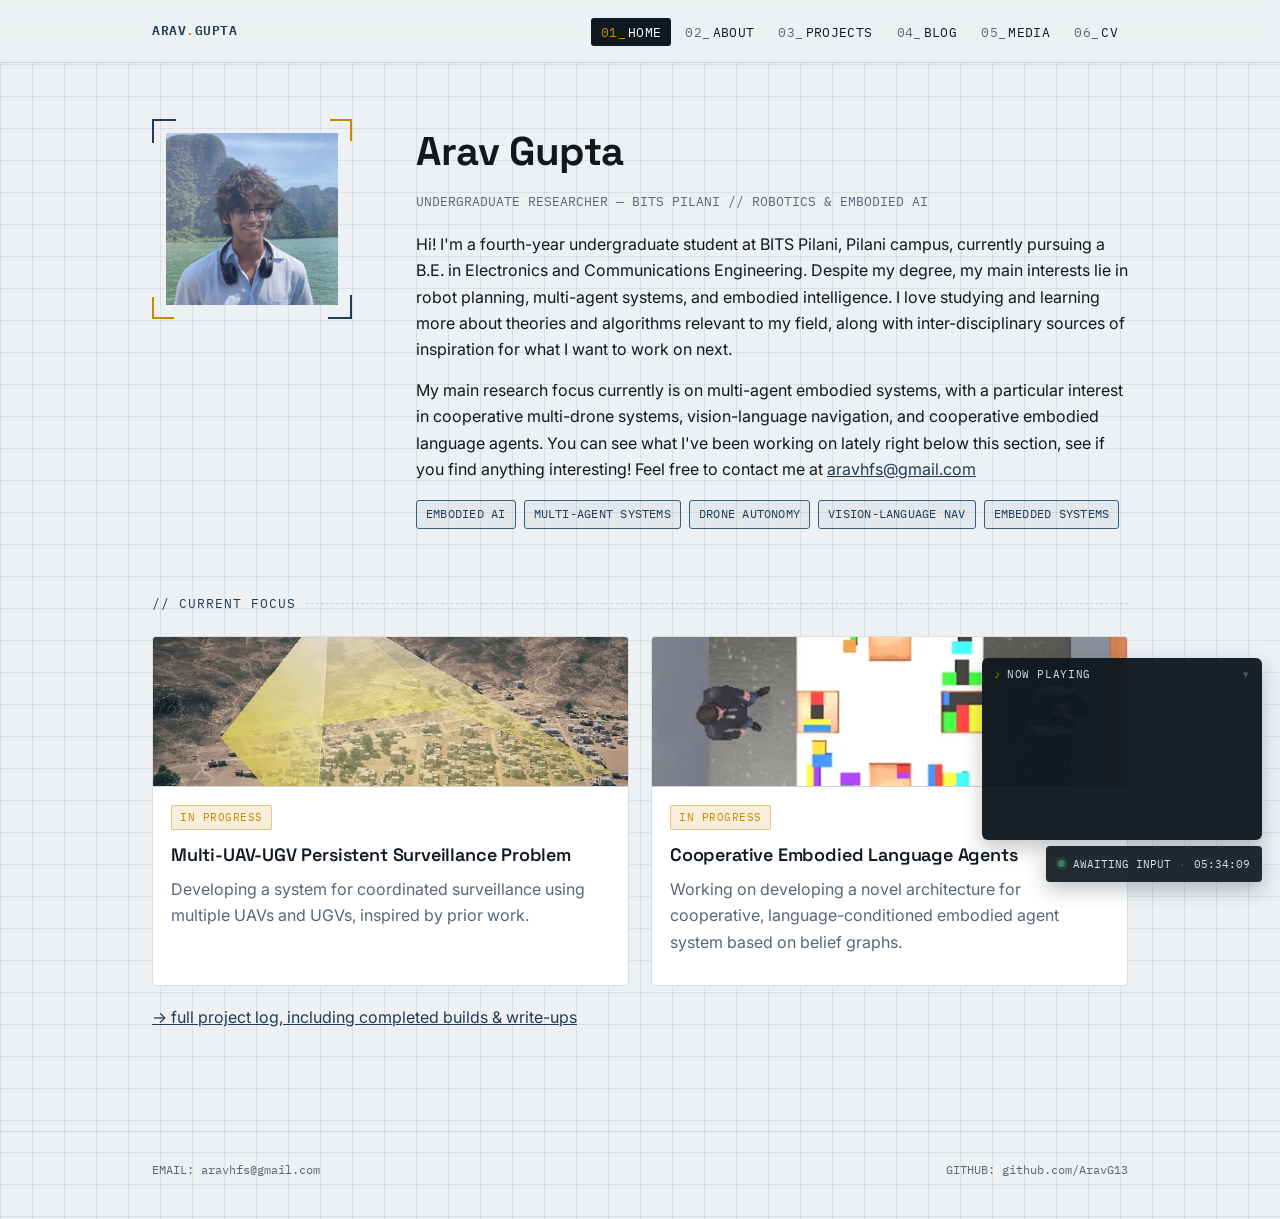
==== commit d3e6047d: "site_rollback" ====
--- a/index.html
+++ b/index.html
@@ -26,7 +26,6 @@
 
 <section class="intro">
 <div class="reticle">
-<span class="orbit" aria-hidden="true"></span>
 <span class="tick-tl"></span><span class="tick-br"></span>
 <img src="assets/me.jpeg" alt="Arav Gupta">
 </div>
--- a/style.css
+++ b/style.css
@@ -1,25 +1,23 @@
 /* ============================================================
    ARAV GUPTA — SITE STYLE
-   Design language: engineering notebook / blueprint schematic,
-   reworked into a night-sky mission-control palette — dark field,
-   faint star-chart grid, soft nebula glow, technical mono labels,
-   reticle framing, telemetry HUD.
+   Design language: engineering notebook / blueprint schematic.
+   Grid paper, technical mono labels, reticle framing, telemetry HUD.
    ============================================================ */
 
 @import url('https://fonts.googleapis.com/css2?family=Space+Grotesk:wght@400;500;600;700&family=Inter:wght@400;500;600&family=IBM+Plex+Mono:wght@400;500;600&display=swap');
 
 :root{
   /* -- color tokens -- */
-  --ink:        #E8EDF5;   /* primary text, near-white cool tint */
-  --blueprint:  #6FA3E0;   /* starlight blue, primary accent */
-  --blueprint-2:#3E6FA0;   /* deeper blue, secondary accent/borders */
-  --signal:     #F2A93B;   /* amber signal / console-light accent */
-  --paper:      #080B13;   /* deep space background */
-  --paper-card: #131A28;   /* card / panel surface */
-  --grid-line:  rgba(255,255,255,0.045);
-  --hair-line:  rgba(255,255,255,0.10);
-  --muted:      #8896AA;   /* soft steel-blue secondary text */
-  --ok:         #57C9A0;   /* status-online teal */
+  --ink:        #101820;   /* primary text, near-black navy */
+  --blueprint:  #1F3B57;   /* deep blueprint blue, primary accent */
+  --blueprint-2:#3A5C7D;   /* lighter blueprint, secondary accent */
+  --signal:     #C98A00;   /* amber signal / LED accent, used sparingly */
+  --paper:      #EDF1F3;   /* cool graph-paper background */
+  --paper-card: #FFFFFF;   /* card surface */
+  --grid-line:  rgba(31,59,87,0.09);
+  --hair-line:  rgba(16,24,32,0.14);
+  --muted:      #55677A;   /* steel gray secondary text */
+  --ok:         #3D7A5C;   /* status-online green, used only in HUD */
 
   /* -- type -- */
   --f-display: 'Space Grotesk', sans-serif;
@@ -39,7 +37,6 @@
     linear-gradient(var(--grid-line) 1px, transparent 1px) 0 0/32px 32px,
     linear-gradient(90deg, var(--grid-line) 1px, transparent 1px) 0 0/32px 32px,
     var(--paper);
-  background-attachment:fixed;
   line-height:1.65;
   font-size:16px;
 }
@@ -54,7 +51,7 @@
 
 .site-header{
   border-bottom:1px solid var(--hair-line);
-  background:rgba(8,11,19,0.82);
+  background:rgba(237,241,243,0.86);
   backdrop-filter:blur(6px);
   position:sticky;
   top:0;
@@ -116,10 +113,10 @@
 .nav-links a:hover .idx{ color:var(--signal); }
 
 .nav-links a.active{
-  background:var(--blueprint);
+  background:var(--ink);
   color:#fff;
 }
-.nav-links a.active .idx{ color:#FFE1AE; }
+.nav-links a.active .idx{ color:var(--signal); }
 
 /* ---------------- eyebrow / section labels ---------------- */
 
@@ -178,33 +175,6 @@
   padding:14px;
 }
 
-.reticle .orbit{
-  position:absolute;
-  inset:-18px;
-  border:1px dashed rgba(111,163,224,0.28);
-  border-radius:50%;
-  pointer-events:none;
-}
-
-.reticle .orbit::before{
-  content:"";
-  position:absolute;
-  top:-3px;
-  left:50%;
-  width:6px;
-  height:6px;
-  margin-left:-3px;
-  border-radius:50%;
-  background:var(--signal);
-  box-shadow:0 0 10px 2px rgba(242,169,59,0.55);
-}
-
-@media (prefers-reduced-motion: no-preference){
-  .reticle .orbit{ animation:orbit-spin 26s linear infinite; }
-}
-
-@keyframes orbit-spin{ to{ transform:rotate(360deg); } }
-
 .reticle::before, .reticle::after,
 .reticle .tick-tl, .reticle .tick-br{ content:""; position:absolute; }
 
@@ -256,7 +226,7 @@
   letter-spacing:0.02em;
   color:var(--blueprint);
   border:1px solid var(--blueprint-2);
-  background:rgba(111,163,224,0.10);
+  background:rgba(31,59,87,0.05);
   padding:4px 9px;
   border-radius:3px;
 }
@@ -283,7 +253,7 @@
 
 .project-card:hover{
   transform:translateY(-3px);
-  box-shadow:0 10px 28px rgba(0,0,0,0.45), 0 0 0 1px rgba(111,163,224,0.18);
+  box-shadow:0 10px 24px rgba(16,24,32,0.10);
 }
 
 .project-visual{
@@ -313,8 +283,8 @@
   margin-bottom:10px;
 }
 
-.status-badge.active{ background:rgba(242,169,59,0.16); color:var(--signal); border:1px solid rgba(242,169,59,0.4); }
-.status-badge.done{ background:rgba(87,201,160,0.14); color:var(--ok); border:1px solid rgba(87,201,160,0.35); }
+.status-badge.active{ background:rgba(201,138,0,0.14); color:var(--signal); border:1px solid rgba(201,138,0,0.4); }
+.status-badge.done{ background:rgba(61,122,92,0.12); color:var(--ok); border:1px solid rgba(61,122,92,0.35); }
 
 .stack-row{
   display:flex;
@@ -375,8 +345,8 @@
   font-family:var(--f-mono);
   font-size:12.5px;
   color:var(--signal);
-  background:rgba(242,169,59,0.10);
-  border:1px dashed rgba(242,169,59,0.4);
+  background:rgba(201,138,0,0.08);
+  border:1px dashed rgba(201,138,0,0.4);
   border-radius:4px;
   padding:12px 16px;
   margin:18px 0 28px;
@@ -425,8 +395,8 @@
   padding:10px 10px 22px;
   margin:0 auto 30px;
   max-width:250px;
-  box-shadow:0 12px 30px rgba(0,0,0,0.55), 0 0 22px rgba(111,163,224,0.10);
-  border:1px solid rgba(255,255,255,0.06);
+  box-shadow:0 8px 18px rgba(16,24,32,0.14);
+  border:1px solid rgba(16,24,32,0.05);
   transform:rotate(var(--tilt,-1.4deg));
   transition:transform 0.2s ease;
 }
@@ -520,7 +490,7 @@
 }
 
 .media-filter:hover{ border-color:var(--blueprint-2); }
-.media-filter.active{ background:var(--blueprint); color:#fff; border-color:var(--blueprint); }
+.media-filter.active{ background:var(--ink); color:#fff; border-color:var(--ink); }
 
 .media-grid{
   display:grid;
@@ -540,7 +510,7 @@
   transition:transform 0.18s, box-shadow 0.18s;
 }
 
-.media-card:hover{ transform:translateY(-3px); box-shadow:0 10px 26px rgba(0,0,0,0.5), 0 0 0 1px rgba(255,255,255,0.06); }
+.media-card:hover{ transform:translateY(-3px); box-shadow:0 10px 22px rgba(16,24,32,0.12); }
 
 .media-card[data-type="music"]{ --accent:var(--signal); }
 .media-card[data-type="book"]{ --accent:var(--blueprint); }
@@ -673,25 +643,24 @@
   z-index:60;
   font-family:var(--f-mono);
   font-size:11px;
-  background:rgba(19,26,40,0.94);
+  background:rgba(16,24,32,0.92);
   color:#D8E2EA;
-  border:1px solid var(--hair-line);
   border-radius:4px;
   padding:9px 12px;
   display:flex;
   align-items:center;
   gap:8px;
-  box-shadow:0 8px 22px rgba(0,0,0,0.5), 0 0 16px rgba(111,163,224,0.08);
+  box-shadow:0 8px 20px rgba(16,24,32,0.25);
   pointer-events:none;
 }
 
 .hud .dot{
   width:7px; height:7px; border-radius:50%;
   background:var(--ok);
-  box-shadow:0 0 0 3px rgba(87,201,160,0.25);
-}
-
-.hud .sep{ color:#5C6E85; }
+  box-shadow:0 0 0 3px rgba(61,122,92,0.25);
+}
+
+.hud .sep{ color:#4A5A68; }
 
 @media (prefers-reduced-motion: no-preference){
   .hud .dot{ animation:pulse 2.2s infinite; }
@@ -710,10 +679,9 @@
   right:18px;
   z-index:59;
   width:280px;
-  background:rgba(19,26,40,0.96);
-  border:1px solid var(--hair-line);
+  background:rgba(16,24,32,0.96);
   border-radius:6px;
-  box-shadow:0 8px 22px rgba(0,0,0,0.5), 0 0 16px rgba(111,163,224,0.08);
+  box-shadow:0 8px 20px rgba(16,24,32,0.25);
   overflow:hidden;
 }
 
@@ -734,7 +702,7 @@
 }
 
 .now-playing-hud .signal-dot{ color:var(--signal); }
-.now-playing-hud .np-toggle{ margin-left:auto; color:#5C6E85; transition:transform 0.15s; }
+.now-playing-hud .np-toggle{ margin-left:auto; color:#4A5A68; transition:transform 0.15s; }
 .now-playing-hud.collapsed .np-toggle{ transform:rotate(-90deg); }
 
 .now-playing-hud .np-frame-wrap{
@@ -746,72 +714,6 @@
 .now-playing-hud.collapsed .np-frame-wrap{ max-height:0; }
 
 .now-playing-hud iframe{ display:block; border-radius:0 0 6px 6px; }
-
-/* ---------------- nebula field ---------------- */
-
-.nebula-field{
-  position:fixed;
-  inset:0;
-  z-index:-3;
-  overflow:hidden;
-  pointer-events:none;
-}
-
-.nebula-blob{
-  position:absolute;
-  border-radius:50%;
-  filter:blur(70px);
-  mix-blend-mode:screen;
-}
-
-.nebula-galaxy{
-  position:absolute;
-  border-radius:50%;
-  filter:blur(40px);
-  mix-blend-mode:screen;
-}
-
-/* ---------------- starfield ---------------- */
-
-.starfield{
-  position:fixed;
-  inset:0;
-  z-index:-1;
-  overflow:hidden;
-  pointer-events:none;
-}
-
-.star-layer{
-  position:absolute;
-  top:0;
-  left:0;
-  width:1px;
-  height:1px;
-  border-radius:50%;
-  background:transparent;
-}
-
-.star-hero{
-  position:absolute;
-  border-radius:50%;
-  background:#fff;
-}
-
-@media (prefers-reduced-motion: no-preference){
-  .star-layer-1{ animation:twinkle 4.5s ease-in-out infinite alternate; }
-  .star-layer-2{ animation:twinkle 6.5s ease-in-out infinite alternate-reverse; }
-  .star-hero{ animation:twinkle-hero 5s ease-in-out infinite alternate; }
-}
-
-@keyframes twinkle{
-  from{ opacity:0.45; }
-  to{ opacity:1; }
-}
-
-@keyframes twinkle-hero{
-  from{ opacity:0.6; transform:scale(0.85); }
-  to{ opacity:1; transform:scale(1.15); }
-}
 
 /* ---------------- responsive ---------------- */
 
